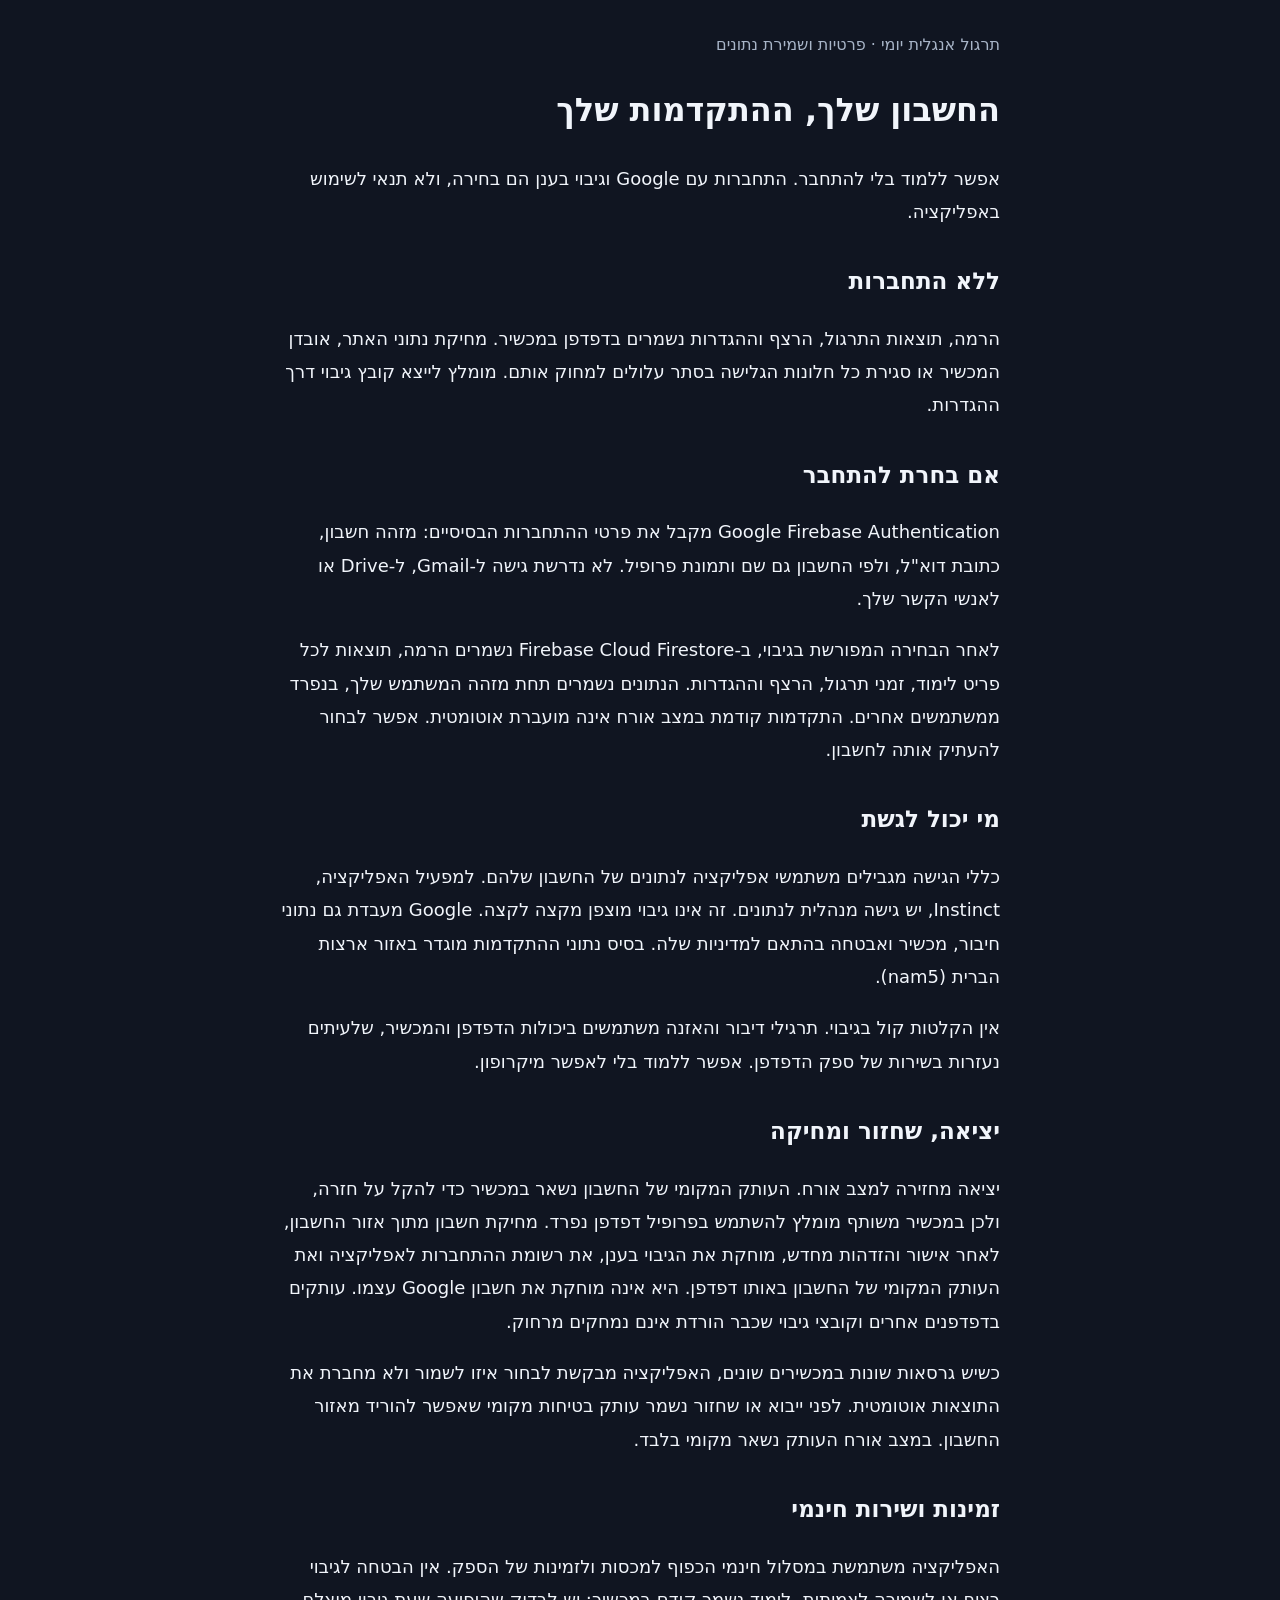
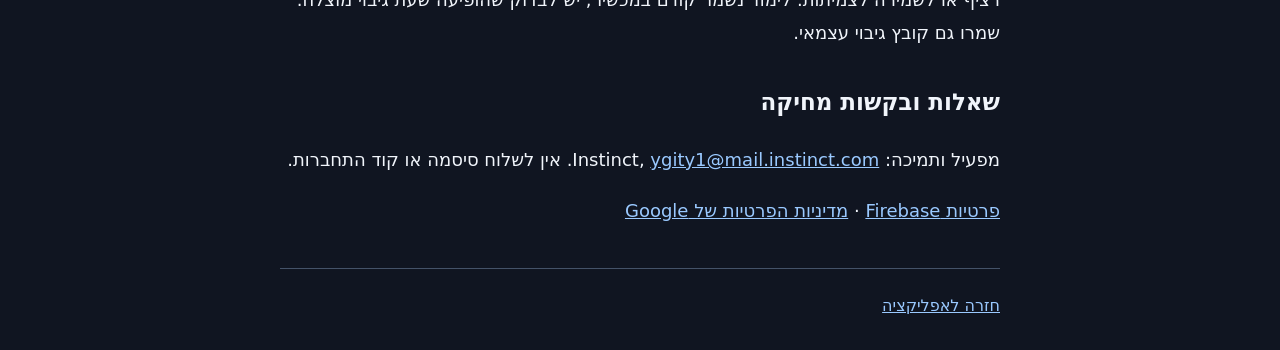
==== 3-privacy.html @ 27040a3a "Add safe confirmations, atomic restore and privacy" ====
<!doctype html><html lang="he" dir="rtl"><meta charset="utf-8"><meta name="viewport" content="width=device-width,initial-scale=1"><title>פרטיות - תרגול אנגלית יומי</title><style>body{font-family:system-ui,sans-serif;background:#101521;color:#f1f5fb;margin:0;padding:30px 22px;line-height:1.85}main{max-width:720px;margin:auto}h1{font-size:32px}h2{font-size:23px;margin-top:32px}a{color:#9ac9ff}p,li{font-size:18px}header{color:#a8b5c8}footer{border-top:1px solid #445268;margin-top:40px;padding-top:22px}</style><main><header>תרגול אנגלית יומי · פרטיות ושמירת נתונים</header><h1>החשבון שלך, ההתקדמות שלך</h1><p>אפשר ללמוד בלי להתחבר. התחברות עם Google וגיבוי בענן הם בחירה, ולא תנאי לשימוש באפליקציה.</p><h2>ללא התחברות</h2><p>הרמה, תוצאות התרגול, הרצף וההגדרות נשמרים בדפדפן במכשיר. מחיקת נתוני האתר, אובדן המכשיר או סגירת כל חלונות הגלישה בסתר עלולים למחוק אותם. מומלץ לייצא קובץ גיבוי דרך ההגדרות.</p><h2>אם בחרת להתחבר</h2><p>Google Firebase Authentication מקבל את פרטי ההתחברות הבסיסיים: מזהה חשבון, כתובת דוא"ל, ולפי החשבון גם שם ותמונת פרופיל. לא נדרשת גישה ל-Gmail, ל-Drive או לאנשי הקשר שלך.</p><p>לאחר הבחירה המפורשת בגיבוי, ב-Firebase Cloud Firestore נשמרים הרמה, תוצאות לכל פריט לימוד, זמני תרגול, הרצף וההגדרות. הנתונים נשמרים תחת מזהה המשתמש שלך, בנפרד ממשתמשים אחרים. התקדמות קודמת במצב אורח אינה מועברת אוטומטית. אפשר לבחור להעתיק אותה לחשבון.</p><h2>מי יכול לגשת</h2><p>כללי הגישה מגבילים משתמשי אפליקציה לנתונים של החשבון שלהם. למפעיל האפליקציה, Instinct, יש גישה מנהלית לנתונים. זה אינו גיבוי מוצפן מקצה לקצה. Google מעבדת גם נתוני חיבור, מכשיר ואבטחה בהתאם למדיניות שלה. בסיס נתוני ההתקדמות מוגדר באזור ארצות הברית (nam5).</p><p>אין הקלטות קול בגיבוי. תרגילי דיבור והאזנה משתמשים ביכולות הדפדפן והמכשיר, שלעיתים נעזרות בשירות של ספק הדפדפן. אפשר ללמוד בלי לאפשר מיקרופון.</p><h2>יציאה, שחזור ומחיקה</h2><p>יציאה מחזירה למצב אורח. העותק המקומי של החשבון נשאר במכשיר כדי להקל על חזרה, ולכן במכשיר משותף מומלץ להשתמש בפרופיל דפדפן נפרד. מחיקת חשבון מתוך אזור החשבון, לאחר אישור והזדהות מחדש, מוחקת את הגיבוי בענן, את רשומת ההתחברות לאפליקציה ואת העותק המקומי של החשבון באותו דפדפן. היא אינה מוחקת את חשבון Google עצמו. עותקים בדפדפנים אחרים וקובצי גיבוי שכבר הורדת אינם נמחקים מרחוק.</p><p>כשיש גרסאות שונות במכשירים שונים, האפליקציה מבקשת לבחור איזו לשמור ולא מחברת את התוצאות אוטומטית. לפני ייבוא או שחזור נשמר עותק בטיחות מקומי שאפשר להוריד מאזור החשבון. במצב אורח העותק נשאר מקומי בלבד.</p><h2>זמינות ושירות חינמי</h2><p>האפליקציה משתמשת במסלול חינמי הכפוף למכסות ולזמינות של הספק. אין הבטחה לגיבוי רציף או לשמירה לצמיתות. לימוד נשמר קודם במכשיר; יש לבדוק שהופיעה שעת גיבוי מוצלח. שמרו גם קובץ גיבוי עצמאי.</p><h2>שאלות ובקשות מחיקה</h2><p>מפעיל ותמיכה: Instinct, <a href="mailto:ygity1@mail.instinct.com">ygity1@mail.instinct.com</a>. אין לשלוח סיסמה או קוד התחברות.</p><p><a href="https://firebase.google.com/support/privacy">פרטיות Firebase</a> · <a href="https://policies.google.com/privacy">מדיניות הפרטיות של Google</a></p><footer><a href="./">חזרה לאפליקציה</a></footer></main></html>
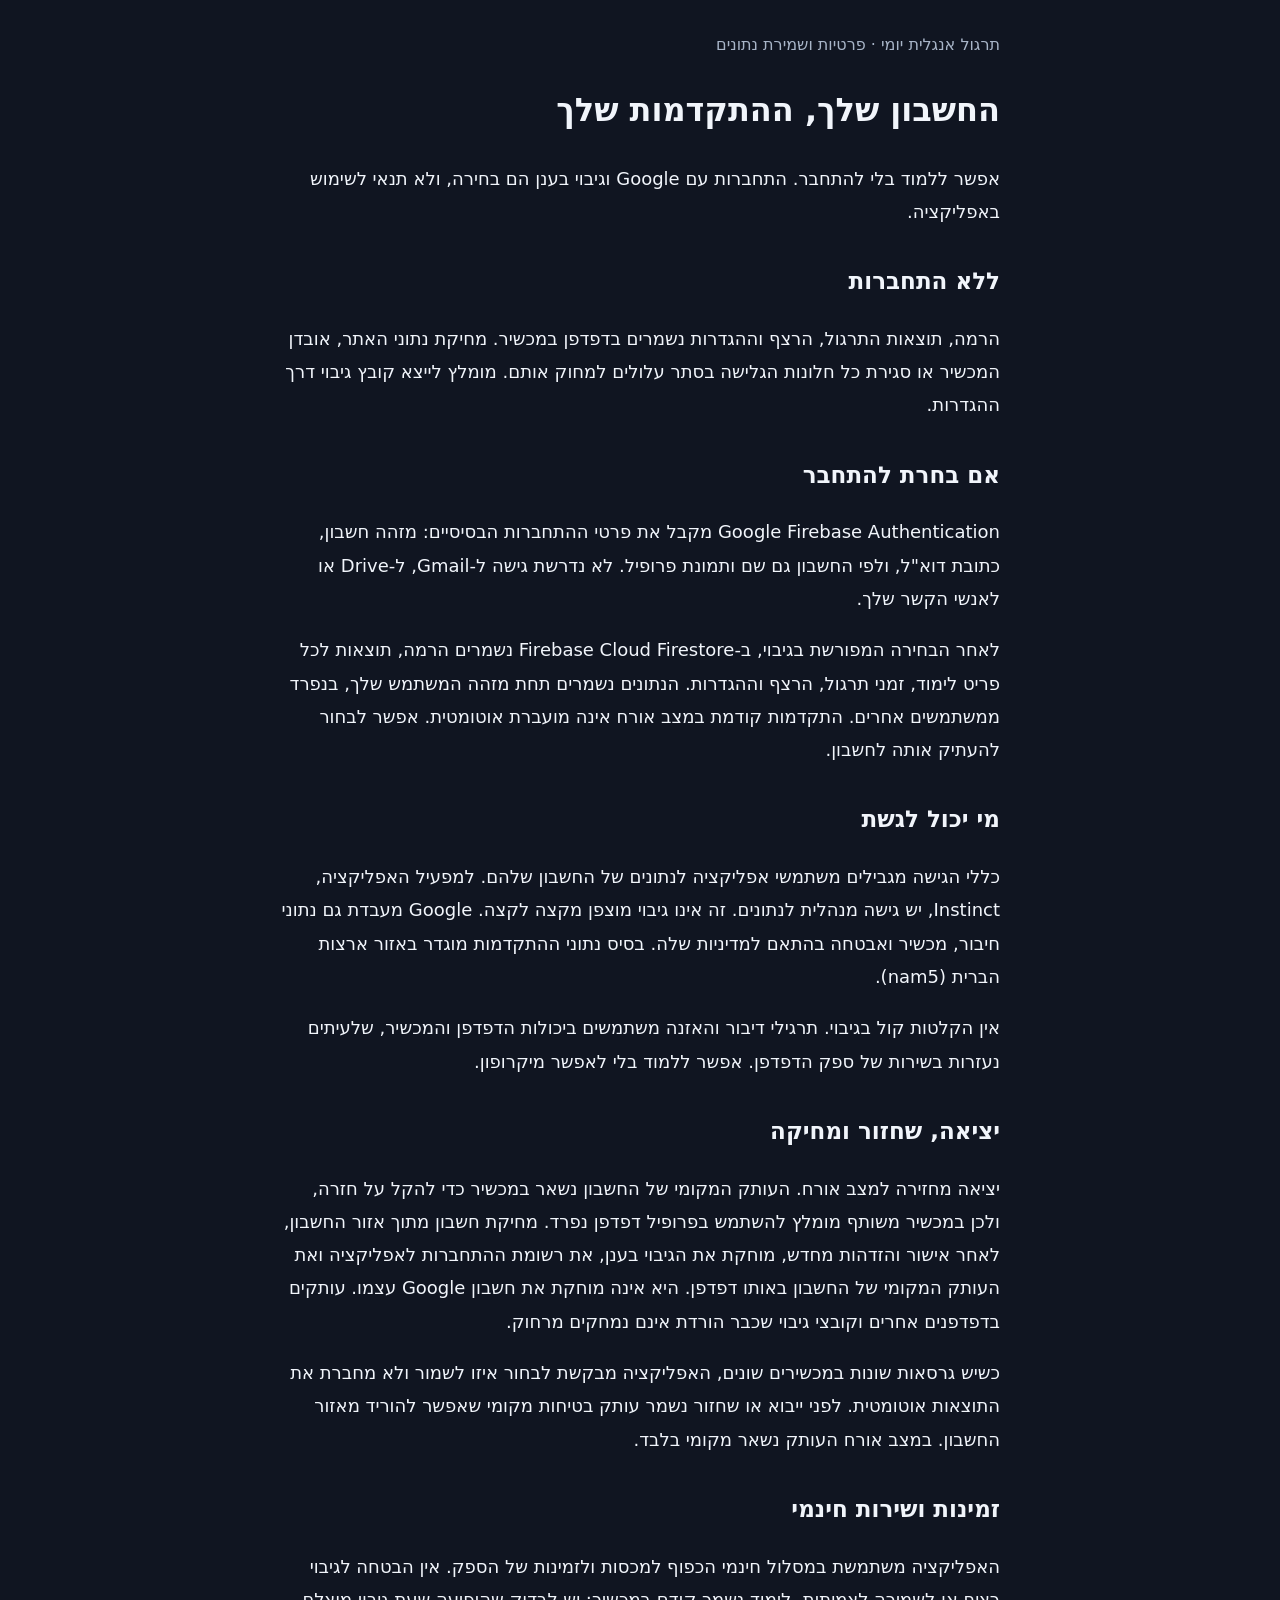
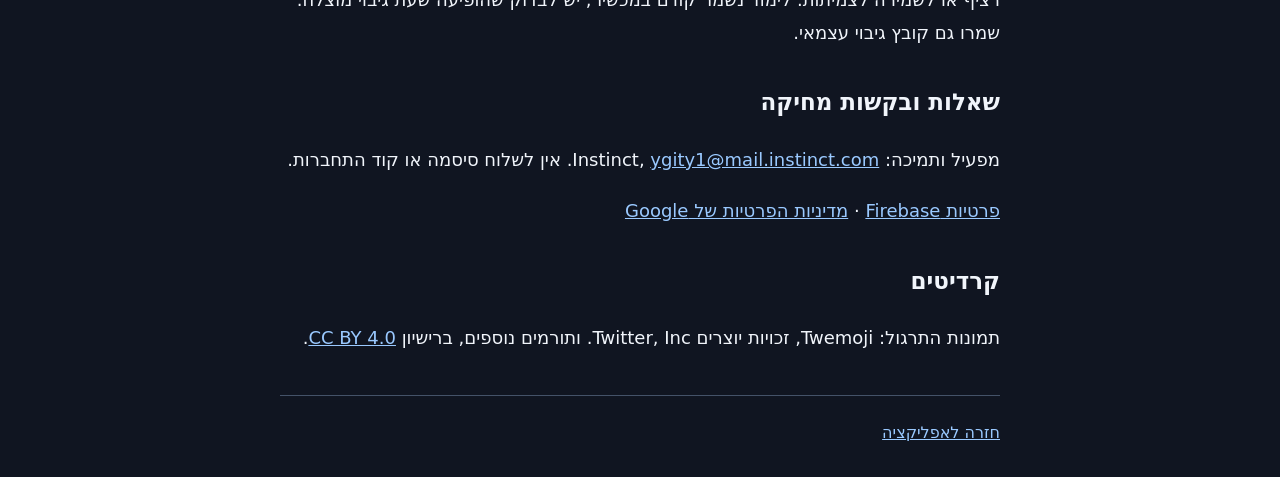
==== commit d91a4890: "Privacy page: add Twemoji credit Added credits section for practice images and updated privacy polic" ====
--- a/3-privacy.html
+++ b/3-privacy.html
@@ -1 +1 @@
-<!doctype html><html lang="he" dir="rtl"><meta charset="utf-8"><meta name="viewport" content="width=device-width,initial-scale=1"><title>פרטיות - תרגול אנגלית יומי</title><style>body{font-family:system-ui,sans-serif;background:#101521;color:#f1f5fb;margin:0;padding:30px 22px;line-height:1.85}main{max-width:720px;margin:auto}h1{font-size:32px}h2{font-size:23px;margin-top:32px}a{color:#9ac9ff}p,li{font-size:18px}header{color:#a8b5c8}footer{border-top:1px solid #445268;margin-top:40px;padding-top:22px}</style><main><header>תרגול אנגלית יומי · פרטיות ושמירת נתונים</header><h1>החשבון שלך, ההתקדמות שלך</h1><p>אפשר ללמוד בלי להתחבר. התחברות עם Google וגיבוי בענן הם בחירה, ולא תנאי לשימוש באפליקציה.</p><h2>ללא התחברות</h2><p>הרמה, תוצאות התרגול, הרצף וההגדרות נשמרים בדפדפן במכשיר. מחיקת נתוני האתר, אובדן המכשיר או סגירת כל חלונות הגלישה בסתר עלולים למחוק אותם. מומלץ לייצא קובץ גיבוי דרך ההגדרות.</p><h2>אם בחרת להתחבר</h2><p>Google Firebase Authentication מקבל את פרטי ההתחברות הבסיסיים: מזהה חשבון, כתובת דוא"ל, ולפי החשבון גם שם ותמונת פרופיל. לא נדרשת גישה ל-Gmail, ל-Drive או לאנשי הקשר שלך.</p><p>לאחר הבחירה המפורשת בגיבוי, ב-Firebase Cloud Firestore נשמרים הרמה, תוצאות לכל פריט לימוד, זמני תרגול, הרצף וההגדרות. הנתונים נשמרים תחת מזהה המשתמש שלך, בנפרד ממשתמשים אחרים. התקדמות קודמת במצב אורח אינה מועברת אוטומטית. אפשר לבחור להעתיק אותה לחשבון.</p><h2>מי יכול לגשת</h2><p>כללי הגישה מגבילים משתמשי אפליקציה לנתונים של החשבון שלהם. למפעיל האפליקציה, Instinct, יש גישה מנהלית לנתונים. זה אינו גיבוי מוצפן מקצה לקצה. Google מעבדת גם נתוני חיבור, מכשיר ואבטחה בהתאם למדיניות שלה. בסיס נתוני ההתקדמות מוגדר באזור ארצות הברית (nam5).</p><p>אין הקלטות קול בגיבוי. תרגילי דיבור והאזנה משתמשים ביכולות הדפדפן והמכשיר, שלעיתים נעזרות בשירות של ספק הדפדפן. אפשר ללמוד בלי לאפשר מיקרופון.</p><h2>יציאה, שחזור ומחיקה</h2><p>יציאה מחזירה למצב אורח. העותק המקומי של החשבון נשאר במכשיר כדי להקל על חזרה, ולכן במכשיר משותף מומלץ להשתמש בפרופיל דפדפן נפרד. מחיקת חשבון מתוך אזור החשבון, לאחר אישור והזדהות מחדש, מוחקת את הגיבוי בענן, את רשומת ההתחברות לאפליקציה ואת העותק המקומי של החשבון באותו דפדפן. היא אינה מוחקת את חשבון Google עצמו. עותקים בדפדפנים אחרים וקובצי גיבוי שכבר הורדת אינם נמחקים מרחוק.</p><p>כשיש גרסאות שונות במכשירים שונים, האפליקציה מבקשת לבחור איזו לשמור ולא מחברת את התוצאות אוטומטית. לפני ייבוא או שחזור נשמר עותק בטיחות מקומי שאפשר להוריד מאזור החשבון. במצב אורח העותק נשאר מקומי בלבד.</p><h2>זמינות ושירות חינמי</h2><p>האפליקציה משתמשת במסלול חינמי הכפוף למכסות ולזמינות של הספק. אין הבטחה לגיבוי רציף או לשמירה לצמיתות. לימוד נשמר קודם במכשיר; יש לבדוק שהופיעה שעת גיבוי מוצלח. שמרו גם קובץ גיבוי עצמאי.</p><h2>שאלות ובקשות מחיקה</h2><p>מפעיל ותמיכה: Instinct, <a href="mailto:ygity1@mail.instinct.com">ygity1@mail.instinct.com</a>. אין לשלוח סיסמה או קוד התחברות.</p><p><a href="https://firebase.google.com/support/privacy">פרטיות Firebase</a> · <a href="https://policies.google.com/privacy">מדיניות הפרטיות של Google</a></p><footer><a href="./">חזרה לאפליקציה</a></footer></main></html>+<!doctype html><html lang="he" dir="rtl"><meta charset="utf-8"><meta name="viewport" content="width=device-width,initial-scale=1"><title>פרטיות - תרגול אנגלית יומי</title><style>body{font-family:system-ui,sans-serif;background:#101521;color:#f1f5fb;margin:0;padding:30px 22px;line-height:1.85}main{max-width:720px;margin:auto}h1{font-size:32px}h2{font-size:23px;margin-top:32px}a{color:#9ac9ff}p,li{font-size:18px}header{color:#a8b5c8}footer{border-top:1px solid #445268;margin-top:40px;padding-top:22px}</style><main><header>תרגול אנגלית יומי · פרטיות ושמירת נתונים</header><h1>החשבון שלך, ההתקדמות שלך</h1><p>אפשר ללמוד בלי להתחבר. התחברות עם Google וגיבוי בענן הם בחירה, ולא תנאי לשימוש באפליקציה.</p><h2>ללא התחברות</h2><p>הרמה, תוצאות התרגול, הרצף וההגדרות נשמרים בדפדפן במכשיר. מחיקת נתוני האתר, אובדן המכשיר או סגירת כל חלונות הגלישה בסתר עלולים למחוק אותם. מומלץ לייצא קובץ גיבוי דרך ההגדרות.</p><h2>אם בחרת להתחבר</h2><p>Google Firebase Authentication מקבל את פרטי ההתחברות הבסיסיים: מזהה חשבון, כתובת דוא"ל, ולפי החשבון גם שם ותמונת פרופיל. לא נדרשת גישה ל-Gmail, ל-Drive או לאנשי הקשר שלך.</p><p>לאחר הבחירה המפורשת בגיבוי, ב-Firebase Cloud Firestore נשמרים הרמה, תוצאות לכל פריט לימוד, זמני תרגול, הרצף וההגדרות. הנתונים נשמרים תחת מזהה המשתמש שלך, בנפרד ממשתמשים אחרים. התקדמות קודמת במצב אורח אינה מועברת אוטומטית. אפשר לבחור להעתיק אותה לחשבון.</p><h2>מי יכול לגשת</h2><p>כללי הגישה מגבילים משתמשי אפליקציה לנתונים של החשבון שלהם. למפעיל האפליקציה, Instinct, יש גישה מנהלית לנתונים. זה אינו גיבוי מוצפן מקצה לקצה. Google מעבדת גם נתוני חיבור, מכשיר ואבטחה בהתאם למדיניות שלה. בסיס נתוני ההתקדמות מוגדר באזור ארצות הברית (nam5).</p><p>אין הקלטות קול בגיבוי. תרגילי דיבור והאזנה משתמשים ביכולות הדפדפן והמכשיר, שלעיתים נעזרות בשירות של ספק הדפדפן. אפשר ללמוד בלי לאפשר מיקרופון.</p><h2>יציאה, שחזור ומחיקה</h2><p>יציאה מחזירה למצב אורח. העותק המקומי של החשבון נשאר במכשיר כדי להקל על חזרה, ולכן במכשיר משותף מומלץ להשתמש בפרופיל דפדפן נפרד. מחיקת חשבון מתוך אזור החשבון, לאחר אישור והזדהות מחדש, מוחקת את הגיבוי בענן, את רשומת ההתחברות לאפליקציה ואת העותק המקומי של החשבון באותו דפדפן. היא אינה מוחקת את חשבון Google עצמו. עותקים בדפדפנים אחרים וקובצי גיבוי שכבר הורדת אינם נמחקים מרחוק.</p><p>כשיש גרסאות שונות במכשירים שונים, האפליקציה מבקשת לבחור איזו לשמור ולא מחברת את התוצאות אוטומטית. לפני ייבוא או שחזור נשמר עותק בטיחות מקומי שאפשר להוריד מאזור החשבון. במצב אורח העותק נשאר מקומי בלבד.</p><h2>זמינות ושירות חינמי</h2><p>האפליקציה משתמשת במסלול חינמי הכפוף למכסות ולזמינות של הספק. אין הבטחה לגיבוי רציף או לשמירה לצמיתות. לימוד נשמר קודם במכשיר; יש לבדוק שהופיעה שעת גיבוי מוצלח. שמרו גם קובץ גיבוי עצמאי.</p><h2>שאלות ובקשות מחיקה</h2><p>מפעיל ותמיכה: Instinct, <a href="mailto:ygity1@mail.instinct.com">ygity1@mail.instinct.com</a>. אין לשלוח סיסמה או קוד התחברות.</p><p><a href="https://firebase.google.com/support/privacy">פרטיות Firebase</a> · <a href="https://policies.google.com/privacy">מדיניות הפרטיות של Google</a></p><h2>קרדיטים</h2><p>תמונות התרגול: Twemoji, זכויות יוצרים Twitter, Inc. ותורמים נוספים, ברישיון <a href="https://creativecommons.org/licenses/by/4.0/">CC BY 4.0</a>.</p><footer><a href="./">חזרה לאפליקציה</a></footer></main></html>
